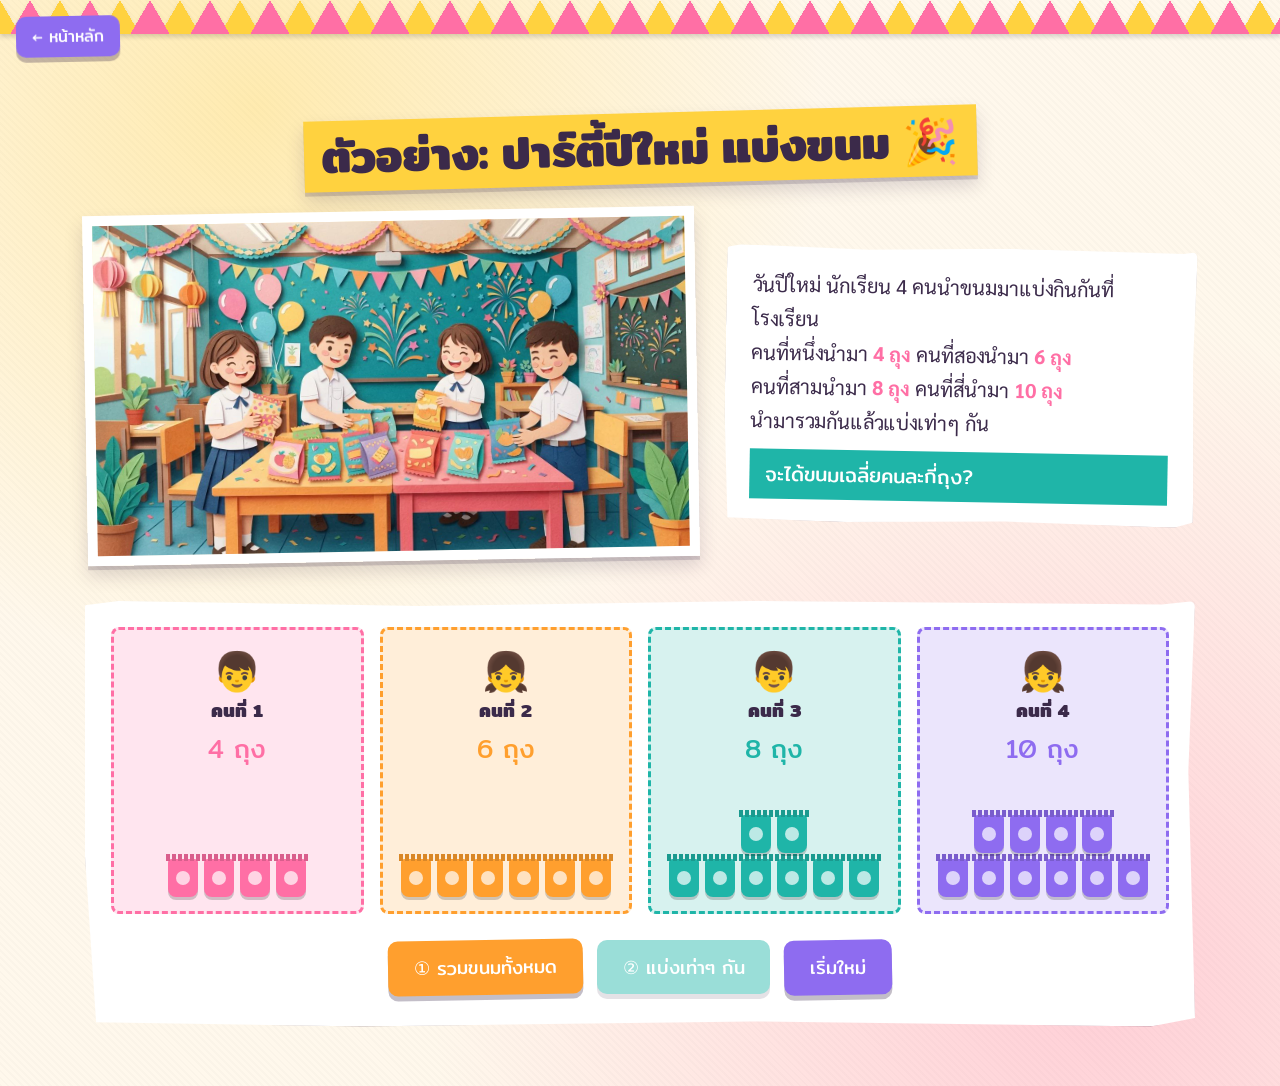
==== example1.html @ 3f018a19 "Add mean lesson site: home page and snack-sharing example Co-Authored-By: Claude Opus 5.5 <noreply@a" ====
<!DOCTYPE html>
<html lang="th">
<head>
<meta charset="UTF-8">
<meta name="viewport" content="width=device-width, initial-scale=1">
<title>ตัวอย่าง: ปาร์ตี้ปีใหม่แบ่งขนม | ค่าเฉลี่ย ม.2</title>
<link rel="stylesheet" href="style.css">
<style>
  .wrap { max-width: 1150px; margin: 0 auto; padding: 70px 20px 60px; }
  h1 { text-align: center; font-size: clamp(1.8rem, 4vw, 2.8rem); margin: .2em 0 .6em; }
  h1 span { background: var(--yellow); padding: 0 .4em; display: inline-block; transform: rotate(-1.5deg); box-shadow: var(--shadow); }

  .story { display: grid; grid-template-columns: 1.3fr 1fr; gap: 28px; align-items: center; }
  .story img { width: 100%; display: block; border: 10px solid #fff; box-shadow: var(--shadow); transform: rotate(-1deg); }
  .story .paper { padding: 22px 26px; font-size: 1.25rem; line-height: 1.7; transform: rotate(1deg); }
  .story b { color: var(--pink); }
  .q { margin-top: .6em; background: var(--teal); color: #fff; padding: .4em .8em; font-family: 'Mitr'; }

  .board { margin-top: 40px; padding: 26px; background: #fff; }
  .kids { display: grid; grid-template-columns: repeat(4, 1fr); gap: 16px; }
  .kid { text-align: center; padding: 14px 10px; border-radius: 8px; background: color-mix(in srgb, var(--c) 18%, #fff); border: 3px dashed var(--c); }
  .kid h3 { margin: 0 0 .2em; }
  .face { font-size: 2.4rem; }
  .count { font-family: 'Mitr'; font-size: 1.6rem; color: var(--c); }
  .bags { min-height: 120px; display: flex; flex-wrap: wrap-reverse; justify-content: center; align-content: flex-start; gap: 6px; margin-top: 8px; }

  /* paper snack bag: body + crimped top */
  .bag {
    width: 30px; height: 38px; position: relative; background: var(--bc);
    border-radius: 4px 4px 8px 8px; box-shadow: 0 3px 0 rgba(0,0,0,.18);
    animation: pop .35s ease both;
  }
  .bag::before { content: ''; position: absolute; left: -2px; right: -2px; top: -5px; height: 7px;
    background: repeating-linear-gradient(90deg, var(--bc) 0 4px, transparent 4px 6px); filter: brightness(.85); }
  .bag::after { content: ''; position: absolute; left: 8px; top: 12px; width: 14px; height: 14px; border-radius: 50%; background: rgba(255,255,255,.7); }
  @keyframes pop { from { transform: scale(0) rotate(-20deg); } to { transform: scale(1); } }

  .pile { display: none; margin: 22px auto 0; padding: 18px; max-width: 640px; text-align: center; border-radius: 10px; background: color-mix(in srgb, var(--yellow) 30%, #fff); border: 3px dashed var(--orange); }
  .pile .bags { min-height: 0; }

  .controls { display: flex; flex-wrap: wrap; gap: 14px; justify-content: center; margin: 26px 0 6px; }

  .math { margin: 24px auto 0; max-width: 760px; padding: 20px 26px; font-size: 1.5rem; text-align: center; font-family: 'Mitr'; display: none; }
  .math .line { margin: .3em 0; animation: pop .4s ease both; }
  .frac { display: inline-flex; flex-direction: column; vertical-align: middle; text-align: center; margin: 0 .2em; }
  .frac span:first-child { border-bottom: 3px solid var(--ink); padding: 0 .3em; }
  .ans { display: inline-block; background: var(--pink); color: #fff; padding: .1em .6em; transform: rotate(-2deg); }
  .rule { margin-top: .8em; font-size: 1.15rem; background: color-mix(in srgb, var(--teal) 15%, #fff); padding: .7em; border-radius: 8px; }

  @media (max-width: 800px) {
    .story { grid-template-columns: 1fr; }
    .kids { grid-template-columns: repeat(2, 1fr); }
  }
</style>
</head>
<body>
<a class="btn back" href="index.html">← หน้าหลัก</a>
<div class="bunting"></div>

<div class="wrap">
  <h1><span>ตัวอย่าง: ปาร์ตี้ปีใหม่ แบ่งขนม 🎉</span></h1>

  <section class="story">
    <img src="img/party.jpg" alt="ภาพกระดาษตัดสีสดใส นักเรียนสี่คนนำถุงขนมมาวางรวมกันบนโต๊ะในงานปีใหม่ที่โรงเรียน">
    <div class="paper">
      วันปีใหม่ นักเรียน 4 คนนำขนมมาแบ่งกินกันที่โรงเรียน<br>
      คนที่หนึ่งนำมา <b>4 ถุง</b> คนที่สองนำมา <b>6 ถุง</b><br>
      คนที่สามนำมา <b>8 ถุง</b> คนที่สี่นำมา <b>10 ถุง</b><br>
      นำมารวมกันแล้วแบ่งเท่าๆ กัน
      <div class="q">จะได้ขนมเฉลี่ยคนละกี่ถุง?</div>
    </div>
  </section>

  <section class="board paper">
    <div class="kids" id="kids"></div>
    <div class="pile" id="pile"><h3>กองขนมรวม: <span id="pileCount">0</span> ถุง</h3><div class="bags" id="pileBags"></div></div>

    <div class="controls">
      <button class="btn orange" id="btnSum">① รวมขนมทั้งหมด</button>
      <button class="btn teal" id="btnShare" disabled>② แบ่งเท่าๆ กัน</button>
      <button class="btn purple" id="btnReset">เริ่มใหม่</button>
    </div>

    <div class="math paper" id="math"></div>
  </section>
</div>

<script>
const KIDS = [
  { name: 'คนที่ 1', face: '👦', n: 4,  c: 'var(--pink)' },
  { name: 'คนที่ 2', face: '👧', n: 6,  c: 'var(--orange)' },
  { name: 'คนที่ 3', face: '👦', n: 8,  c: 'var(--teal)' },
  { name: 'คนที่ 4', face: '👧', n: 10, c: 'var(--purple)' },
];
const total = KIDS.reduce((s, k) => s + k.n, 0);
const mean = total / KIDS.length;
console.assert(total === 28 && mean === 7, 'snack data changed: check story text');

const $ = id => document.getElementById(id);
const bagHTML = (color, i) => `<span class="bag" style="--bc:${color};animation-delay:${i * 40}ms"></span>`;

// bags[k] = list of bag colours kid k holds (colour = who brought it)
function drawKids(bags) {
  $('kids').innerHTML = KIDS.map((k, i) => `
    <div class="kid" style="--c:${k.c}">
      <div class="face">${k.face}</div><h3>${k.name}</h3>
      <div class="count">${bags[i].length} ถุง</div>
      <div class="bags">${bags[i].map(bagHTML).join('')}</div>
    </div>`).join('');
}

function reset() {
  drawKids(KIDS.map(k => Array(k.n).fill(k.c)));
  $('pile').style.display = 'none';
  $('math').style.display = 'none';
  $('btnSum').disabled = false;
  $('btnShare').disabled = true;
}

function sum() {
  drawKids(KIDS.map(() => []));
  const all = KIDS.flatMap(k => Array(k.n).fill(k.c));
  $('pile').style.display = 'block';
  $('pileCount').textContent = total;
  $('pileBags').innerHTML = all.map(bagHTML).join('');
  $('math').style.display = 'block';
  $('math').innerHTML = `<div class="line">ผลรวม = ${KIDS.map(k => k.n).join(' + ')} = <b>${total}</b> ถุง</div>`;
  $('btnSum').disabled = true;
  $('btnShare').disabled = false;
}

function share() {
  // each kid keeps own bags up to the mean; extras go to kids who are short
  const keep = KIDS.map(k => Array(Math.min(k.n, mean)).fill(k.c));
  const extra = KIDS.flatMap(k => Array(Math.max(k.n - mean, 0)).fill(k.c));
  keep.forEach(b => { while (b.length < mean) b.push(extra.shift()); });
  drawKids(keep);
  $('pile').style.display = 'none';
  $('math').innerHTML += `
    <div class="line">แบ่งให้ ${KIDS.length} คนเท่าๆ กัน</div>
    <div class="line">ค่าเฉลี่ย =
      <span class="frac"><span>${KIDS.map(k => k.n).join(' + ')}</span><span>${KIDS.length}</span></span>
      = <span class="frac"><span>${total}</span><span>${KIDS.length}</span></span>
      = <span class="ans">${mean} ถุง</span></div>
    <div class="line">ตอบ ได้ขนมเฉลี่ยคนละ <span class="ans">${mean} ถุง</span></div>
    <div class="rule line">ค่าเฉลี่ยเลขคณิต =
      <span class="frac"><span>ผลรวมของข้อมูลทั้งหมด</span><span>จำนวนข้อมูล</span></span></div>`;
  $('btnShare').disabled = true;
}

$('btnSum').onclick = sum;
$('btnShare').onclick = share;
$('btnReset').onclick = reset;
reset();
</script>
</body>
</html>
---- style.css ----
/* Paper cutout theme shared by every page */
@import url('https://fonts.googleapis.com/css2?family=Mitr:wght@400;600&family=Sarabun:wght@400;600&display=swap');

:root {
  --pink: #ff6fa5;
  --orange: #ff9f2e;
  --yellow: #ffd23f;
  --teal: #1fb5a8;
  --purple: #8e6cf0;
  --blue: #3fa7f5;
  --ink: #3b2a4a;
  --paper: #fff8ec;
  --shadow: 0 4px 0 rgba(59, 42, 74, .18), 0 10px 18px rgba(59, 42, 74, .18);
}

* { box-sizing: border-box; }

body {
  margin: 0;
  font-family: 'Sarabun', sans-serif;
  color: var(--ink);
  min-height: 100vh;
  /* paper grain: two soft noise-like gradients over a warm base */
  background:
    radial-gradient(circle at 20% 10%, rgba(255, 210, 63, .35), transparent 40%),
    radial-gradient(circle at 85% 90%, rgba(255, 111, 165, .3), transparent 45%),
    repeating-linear-gradient(45deg, rgba(0,0,0,.015) 0 2px, transparent 2px 5px),
    var(--paper);
}

h1, h2, h3, .btn, .badge { font-family: 'Mitr', sans-serif; }

/* A sheet of cut paper: slightly uneven edges + stacked shadow */
.paper {
  background: #fff;
  border-radius: 6px;
  box-shadow: var(--shadow);
  clip-path: polygon(0 1%, 3% 0, 30% 1.2%, 60% 0, 97% .8%, 100% 0, 99.4% 40%, 100% 98%, 96% 100%, 60% 98.8%, 25% 100%, 1% 99%, 0 60%);
}

.btn {
  display: inline-block;
  border: 0;
  cursor: pointer;
  font-size: 1.15rem;
  padding: .7em 1.4em;
  color: #fff;
  background: var(--pink);
  border-radius: 10px;
  box-shadow: 0 5px 0 rgba(59, 42, 74, .3);
  text-decoration: none;
  transform: rotate(-1deg);
  transition: transform .15s, box-shadow .15s;
}
.btn:hover { transform: rotate(0) translateY(-2px); }
.btn:active { transform: translateY(3px); box-shadow: 0 2px 0 rgba(59, 42, 74, .3); }
.btn:disabled { opacity: .45; cursor: default; transform: none; }
.btn.teal { background: var(--teal); }
.btn.purple { background: var(--purple); }
.btn.orange { background: var(--orange); }

.back {
  position: fixed; top: 16px; left: 16px; z-index: 10;
  font-size: 1rem; padding: .5em 1em; background: var(--purple);
}

/* Paper confetti strip used as a decorative top border */
.bunting {
  height: 34px;
  background:
    conic-gradient(from 150deg at 50% 0, var(--pink) 0 60deg, transparent 0) 0 0 / 60px 34px,
    conic-gradient(from 150deg at 50% 0, var(--yellow) 0 60deg, transparent 0) 30px 0 / 60px 34px;
  filter: drop-shadow(0 3px 2px rgba(0,0,0,.15));
}
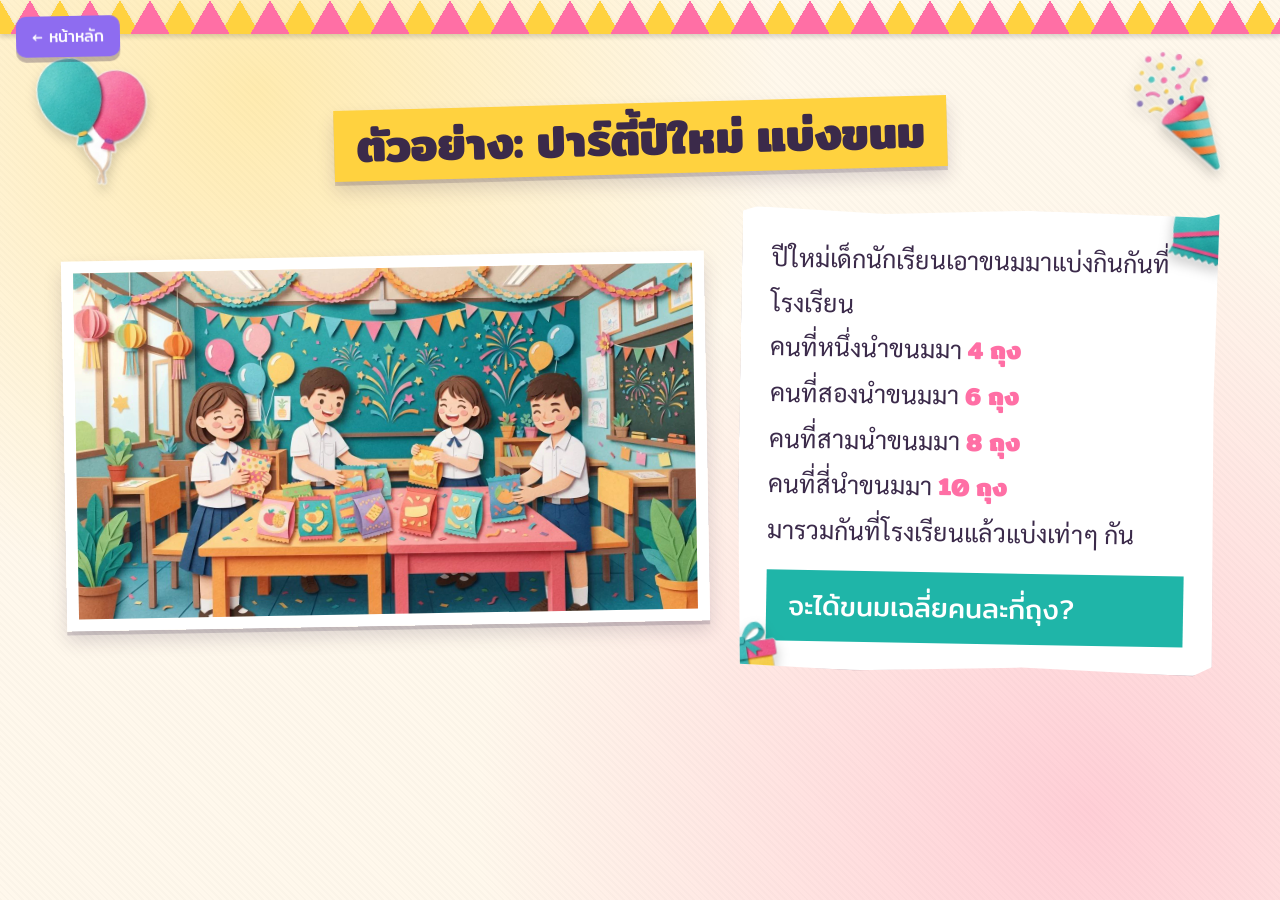
==== commit fa195aeb: "Replace emojis with paper icons; example page shows question only Co-Authored-By: Claude Opus 5.5 <n" ====
--- a/example1.html
+++ b/example1.html
@@ -6,50 +6,21 @@
 <title>ตัวอย่าง: ปาร์ตี้ปีใหม่แบ่งขนม | ค่าเฉลี่ย ม.2</title>
 <link rel="stylesheet" href="style.css">
 <style>
-  .wrap { max-width: 1150px; margin: 0 auto; padding: 70px 20px 60px; }
-  h1 { text-align: center; font-size: clamp(1.8rem, 4vw, 2.8rem); margin: .2em 0 .6em; }
-  h1 span { background: var(--yellow); padding: 0 .4em; display: inline-block; transform: rotate(-1.5deg); box-shadow: var(--shadow); }
+  .wrap { position: relative; max-width: 1200px; margin: 0 auto; padding: 60px 24px 50px; }
+  h1 { text-align: center; font-size: clamp(1.8rem, 4vw, 2.8rem); margin: .2em 0 .8em; }
+  h1 span { background: var(--yellow); padding: 0 .5em; display: inline-block; transform: rotate(-1.5deg); box-shadow: var(--shadow); }
 
-  .story { display: grid; grid-template-columns: 1.3fr 1fr; gap: 28px; align-items: center; }
-  .story img { width: 100%; display: block; border: 10px solid #fff; box-shadow: var(--shadow); transform: rotate(-1deg); }
-  .story .paper { padding: 22px 26px; font-size: 1.25rem; line-height: 1.7; transform: rotate(1deg); }
-  .story b { color: var(--pink); }
-  .q { margin-top: .6em; background: var(--teal); color: #fff; padding: .4em .8em; font-family: 'Mitr'; }
+  .story { display: grid; grid-template-columns: 1.35fr 1fr; gap: 32px; align-items: center; }
+  .story img.scene { width: 100%; display: block; border: 12px solid #fff; box-shadow: var(--shadow); transform: rotate(-1deg); }
+  .story .paper { position: relative; padding: 28px 30px; font-size: clamp(1.2rem, 2vw, 1.55rem); line-height: 1.8; transform: rotate(1deg); }
+  .story b { color: var(--pink); font-family: 'Mitr'; }
+  .q { margin-top: .7em; background: var(--teal); color: #fff; padding: .4em .8em; font-family: 'Mitr'; font-size: 1.1em; }
 
-  .board { margin-top: 40px; padding: 26px; background: #fff; }
-  .kids { display: grid; grid-template-columns: repeat(4, 1fr); gap: 16px; }
-  .kid { text-align: center; padding: 14px 10px; border-radius: 8px; background: color-mix(in srgb, var(--c) 18%, #fff); border: 3px dashed var(--c); }
-  .kid h3 { margin: 0 0 .2em; }
-  .face { font-size: 2.4rem; }
-  .count { font-family: 'Mitr'; font-size: 1.6rem; color: var(--c); }
-  .bags { min-height: 120px; display: flex; flex-wrap: wrap-reverse; justify-content: center; align-content: flex-start; gap: 6px; margin-top: 8px; }
-
-  /* paper snack bag: body + crimped top */
-  .bag {
-    width: 30px; height: 38px; position: relative; background: var(--bc);
-    border-radius: 4px 4px 8px 8px; box-shadow: 0 3px 0 rgba(0,0,0,.18);
-    animation: pop .35s ease both;
-  }
-  .bag::before { content: ''; position: absolute; left: -2px; right: -2px; top: -5px; height: 7px;
-    background: repeating-linear-gradient(90deg, var(--bc) 0 4px, transparent 4px 6px); filter: brightness(.85); }
-  .bag::after { content: ''; position: absolute; left: 8px; top: 12px; width: 14px; height: 14px; border-radius: 50%; background: rgba(255,255,255,.7); }
-  @keyframes pop { from { transform: scale(0) rotate(-20deg); } to { transform: scale(1); } }
-
-  .pile { display: none; margin: 22px auto 0; padding: 18px; max-width: 640px; text-align: center; border-radius: 10px; background: color-mix(in srgb, var(--yellow) 30%, #fff); border: 3px dashed var(--orange); }
-  .pile .bags { min-height: 0; }
-
-  .controls { display: flex; flex-wrap: wrap; gap: 14px; justify-content: center; margin: 26px 0 6px; }
-
-  .math { margin: 24px auto 0; max-width: 760px; padding: 20px 26px; font-size: 1.5rem; text-align: center; font-family: 'Mitr'; display: none; }
-  .math .line { margin: .3em 0; animation: pop .4s ease both; }
-  .frac { display: inline-flex; flex-direction: column; vertical-align: middle; text-align: center; margin: 0 .2em; }
-  .frac span:first-child { border-bottom: 3px solid var(--ink); padding: 0 .3em; }
-  .ans { display: inline-block; background: var(--pink); color: #fff; padding: .1em .6em; transform: rotate(-2deg); }
-  .rule { margin-top: .8em; font-size: 1.15rem; background: color-mix(in srgb, var(--teal) 15%, #fff); padding: .7em; border-radius: 8px; }
+  .deco { position: absolute; pointer-events: none; filter: drop-shadow(0 6px 6px rgba(0,0,0,.18)); }
 
   @media (max-width: 800px) {
     .story { grid-template-columns: 1fr; }
-    .kids { grid-template-columns: repeat(2, 1fr); }
+    .deco.hide-sm { display: none; }
   }
 </style>
 </head>
@@ -58,100 +29,25 @@
 <div class="bunting"></div>
 
 <div class="wrap">
-  <h1><span>ตัวอย่าง: ปาร์ตี้ปีใหม่ แบ่งขนม 🎉</span></h1>
+  <img class="deco hide-sm" src="img/icons/balloons.png" alt="" style="width:110px; left:0; top:20px; transform:rotate(-8deg)">
+  <img class="deco hide-sm" src="img/icons/popper.png" alt="" style="width:100px; right:10px; top:20px; transform:scaleX(-1) rotate(-10deg)">
+
+  <h1><span>ตัวอย่าง: ปาร์ตี้ปีใหม่ แบ่งขนม</span></h1>
 
   <section class="story">
-    <img src="img/party.jpg" alt="ภาพกระดาษตัดสีสดใส นักเรียนสี่คนนำถุงขนมมาวางรวมกันบนโต๊ะในงานปีใหม่ที่โรงเรียน">
+    <img class="scene" src="img/party.jpg" alt="ภาพกระดาษตัดสีสดใส นักเรียนสี่คนนำถุงขนมมาวางรวมกันบนโต๊ะในงานปีใหม่ที่โรงเรียน">
     <div class="paper">
-      วันปีใหม่ นักเรียน 4 คนนำขนมมาแบ่งกินกันที่โรงเรียน<br>
-      คนที่หนึ่งนำมา <b>4 ถุง</b> คนที่สองนำมา <b>6 ถุง</b><br>
-      คนที่สามนำมา <b>8 ถุง</b> คนที่สี่นำมา <b>10 ถุง</b><br>
-      นำมารวมกันแล้วแบ่งเท่าๆ กัน
+      <img class="deco" src="img/icons/snack.png" alt="" style="width:64px; right:-18px; top:-34px; transform:rotate(14deg)">
+      <img class="deco" src="img/icons/gift.png" alt="" style="width:70px; left:-26px; bottom:-30px; transform:rotate(-10deg)">
+      ปีใหม่เด็กนักเรียนเอาขนมมาแบ่งกินกันที่โรงเรียน<br>
+      คนที่หนึ่งนำขนมมา <b>4 ถุง</b><br>
+      คนที่สองนำขนมมา <b>6 ถุง</b><br>
+      คนที่สามนำขนมมา <b>8 ถุง</b><br>
+      คนที่สี่นำขนมมา <b>10 ถุง</b><br>
+      มารวมกันที่โรงเรียนแล้วแบ่งเท่าๆ กัน
       <div class="q">จะได้ขนมเฉลี่ยคนละกี่ถุง?</div>
     </div>
   </section>
-
-  <section class="board paper">
-    <div class="kids" id="kids"></div>
-    <div class="pile" id="pile"><h3>กองขนมรวม: <span id="pileCount">0</span> ถุง</h3><div class="bags" id="pileBags"></div></div>
-
-    <div class="controls">
-      <button class="btn orange" id="btnSum">① รวมขนมทั้งหมด</button>
-      <button class="btn teal" id="btnShare" disabled>② แบ่งเท่าๆ กัน</button>
-      <button class="btn purple" id="btnReset">เริ่มใหม่</button>
-    </div>
-
-    <div class="math paper" id="math"></div>
-  </section>
 </div>
-
-<script>
-const KIDS = [
-  { name: 'คนที่ 1', face: '👦', n: 4,  c: 'var(--pink)' },
-  { name: 'คนที่ 2', face: '👧', n: 6,  c: 'var(--orange)' },
-  { name: 'คนที่ 3', face: '👦', n: 8,  c: 'var(--teal)' },
-  { name: 'คนที่ 4', face: '👧', n: 10, c: 'var(--purple)' },
-];
-const total = KIDS.reduce((s, k) => s + k.n, 0);
-const mean = total / KIDS.length;
-console.assert(total === 28 && mean === 7, 'snack data changed: check story text');
-
-const $ = id => document.getElementById(id);
-const bagHTML = (color, i) => `<span class="bag" style="--bc:${color};animation-delay:${i * 40}ms"></span>`;
-
-// bags[k] = list of bag colours kid k holds (colour = who brought it)
-function drawKids(bags) {
-  $('kids').innerHTML = KIDS.map((k, i) => `
-    <div class="kid" style="--c:${k.c}">
-      <div class="face">${k.face}</div><h3>${k.name}</h3>
-      <div class="count">${bags[i].length} ถุง</div>
-      <div class="bags">${bags[i].map(bagHTML).join('')}</div>
-    </div>`).join('');
-}
-
-function reset() {
-  drawKids(KIDS.map(k => Array(k.n).fill(k.c)));
-  $('pile').style.display = 'none';
-  $('math').style.display = 'none';
-  $('btnSum').disabled = false;
-  $('btnShare').disabled = true;
-}
-
-function sum() {
-  drawKids(KIDS.map(() => []));
-  const all = KIDS.flatMap(k => Array(k.n).fill(k.c));
-  $('pile').style.display = 'block';
-  $('pileCount').textContent = total;
-  $('pileBags').innerHTML = all.map(bagHTML).join('');
-  $('math').style.display = 'block';
-  $('math').innerHTML = `<div class="line">ผลรวม = ${KIDS.map(k => k.n).join(' + ')} = <b>${total}</b> ถุง</div>`;
-  $('btnSum').disabled = true;
-  $('btnShare').disabled = false;
-}
-
-function share() {
-  // each kid keeps own bags up to the mean; extras go to kids who are short
-  const keep = KIDS.map(k => Array(Math.min(k.n, mean)).fill(k.c));
-  const extra = KIDS.flatMap(k => Array(Math.max(k.n - mean, 0)).fill(k.c));
-  keep.forEach(b => { while (b.length < mean) b.push(extra.shift()); });
-  drawKids(keep);
-  $('pile').style.display = 'none';
-  $('math').innerHTML += `
-    <div class="line">แบ่งให้ ${KIDS.length} คนเท่าๆ กัน</div>
-    <div class="line">ค่าเฉลี่ย =
-      <span class="frac"><span>${KIDS.map(k => k.n).join(' + ')}</span><span>${KIDS.length}</span></span>
-      = <span class="frac"><span>${total}</span><span>${KIDS.length}</span></span>
-      = <span class="ans">${mean} ถุง</span></div>
-    <div class="line">ตอบ ได้ขนมเฉลี่ยคนละ <span class="ans">${mean} ถุง</span></div>
-    <div class="rule line">ค่าเฉลี่ยเลขคณิต =
-      <span class="frac"><span>ผลรวมของข้อมูลทั้งหมด</span><span>จำนวนข้อมูล</span></span></div>`;
-  $('btnShare').disabled = true;
-}
-
-$('btnSum').onclick = sum;
-$('btnShare').onclick = share;
-$('btnReset').onclick = reset;
-reset();
-</script>
 </body>
 </html>
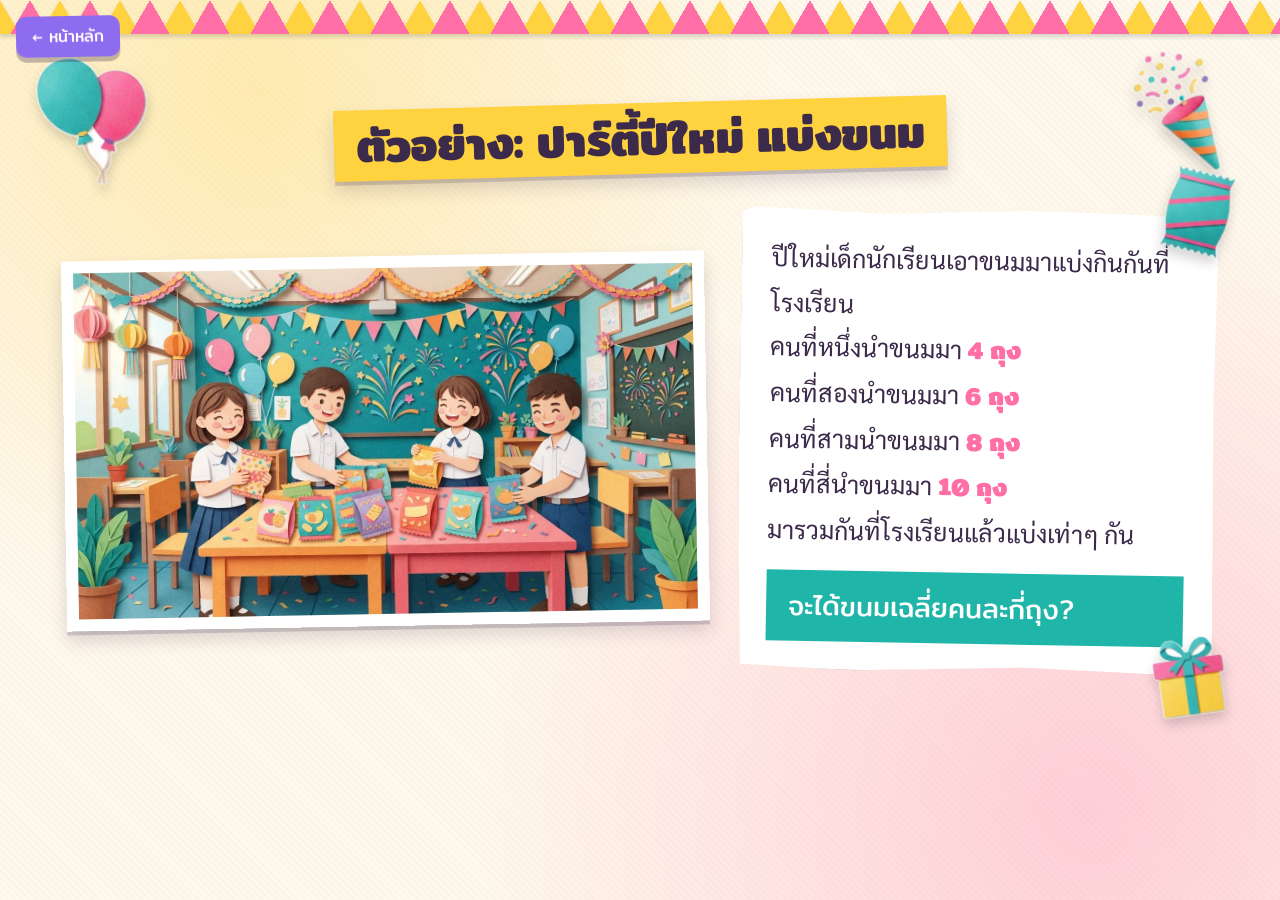
==== commit 08ac7962: "Move example decorations outside clipped paper box Co-Authored-By: Claude Opus 5.5 <noreply@anthropi" ====
--- a/example1.html
+++ b/example1.html
@@ -10,7 +10,7 @@
   h1 { text-align: center; font-size: clamp(1.8rem, 4vw, 2.8rem); margin: .2em 0 .8em; }
   h1 span { background: var(--yellow); padding: 0 .5em; display: inline-block; transform: rotate(-1.5deg); box-shadow: var(--shadow); }
 
-  .story { display: grid; grid-template-columns: 1.35fr 1fr; gap: 32px; align-items: center; }
+  .story { position: relative; display: grid; grid-template-columns: 1.35fr 1fr; gap: 32px; align-items: center; }
   .story img.scene { width: 100%; display: block; border: 12px solid #fff; box-shadow: var(--shadow); transform: rotate(-1deg); }
   .story .paper { position: relative; padding: 28px 30px; font-size: clamp(1.2rem, 2vw, 1.55rem); line-height: 1.8; transform: rotate(1deg); }
   .story b { color: var(--pink); font-family: 'Mitr'; }
@@ -35,10 +35,10 @@
   <h1><span>ตัวอย่าง: ปาร์ตี้ปีใหม่ แบ่งขนม</span></h1>
 
   <section class="story">
+    <img class="deco" src="img/icons/snack.png" alt="" style="width:64px; right:-14px; top:-40px; transform:rotate(14deg); z-index:2">
+    <img class="deco" src="img/icons/gift.png" alt="" style="width:72px; right:-10px; bottom:-44px; transform:rotate(-8deg); z-index:2">
     <img class="scene" src="img/party.jpg" alt="ภาพกระดาษตัดสีสดใส นักเรียนสี่คนนำถุงขนมมาวางรวมกันบนโต๊ะในงานปีใหม่ที่โรงเรียน">
     <div class="paper">
-      <img class="deco" src="img/icons/snack.png" alt="" style="width:64px; right:-18px; top:-34px; transform:rotate(14deg)">
-      <img class="deco" src="img/icons/gift.png" alt="" style="width:70px; left:-26px; bottom:-30px; transform:rotate(-10deg)">
       ปีใหม่เด็กนักเรียนเอาขนมมาแบ่งกินกันที่โรงเรียน<br>
       คนที่หนึ่งนำขนมมา <b>4 ถุง</b><br>
       คนที่สองนำขนมมา <b>6 ถุง</b><br>
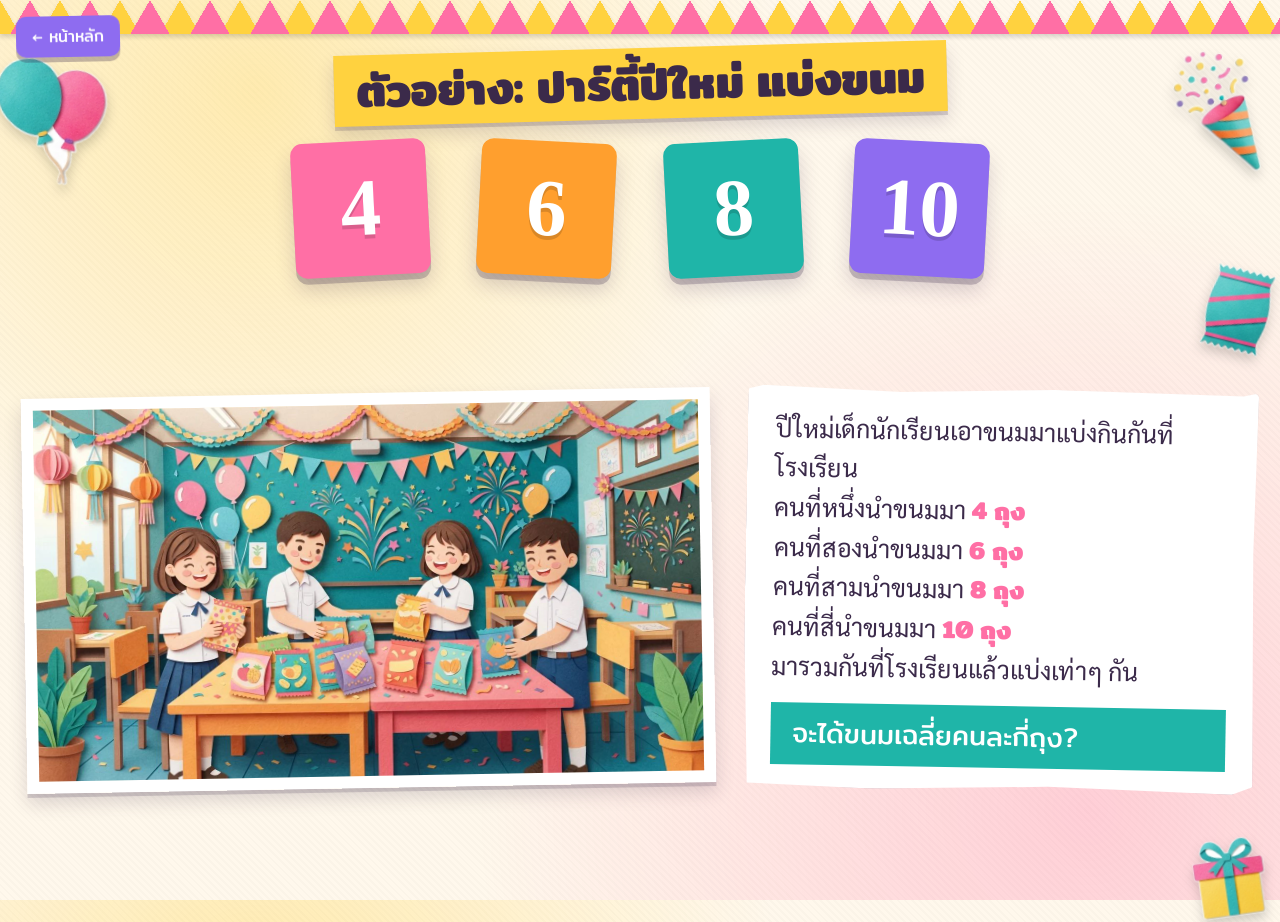
==== commit a1f84966: "Example page: big number cards, fit one screen without scrolling Co-Authored-By: Claude Opus 5.5 <no" ====
--- a/example1.html
+++ b/example1.html
@@ -6,20 +6,32 @@
 <title>ตัวอย่าง: ปาร์ตี้ปีใหม่แบ่งขนม | ค่าเฉลี่ย ม.2</title>
 <link rel="stylesheet" href="style.css">
 <style>
-  .wrap { position: relative; max-width: 1200px; margin: 0 auto; padding: 60px 24px 50px; }
-  h1 { text-align: center; font-size: clamp(1.8rem, 4vw, 2.8rem); margin: .2em 0 .8em; }
+  /* one screen, no scrolling: everything is sized from the viewport height */
+  body { height: 100vh; overflow: hidden; display: flex; flex-direction: column; }
+  .bunting { flex: none; }
+  .wrap { position: relative; flex: 1; min-height: 0; width: 100%; max-width: 1300px; margin: 0 auto;
+    padding: 1.5vh 24px 3vh; display: flex; flex-direction: column; }
+  h1 { flex: none; text-align: center; font-size: clamp(1.3rem, 5vh, 2.8rem); margin: 0 0 2.5vh; }
   h1 span { background: var(--yellow); padding: 0 .5em; display: inline-block; transform: rotate(-1.5deg); box-shadow: var(--shadow); }
 
-  .story { position: relative; display: grid; grid-template-columns: 1.35fr 1fr; gap: 32px; align-items: center; }
-  .story img.scene { width: 100%; display: block; border: 12px solid #fff; box-shadow: var(--shadow); transform: rotate(-1deg); }
-  .story .paper { position: relative; padding: 28px 30px; font-size: clamp(1.2rem, 2vw, 1.55rem); line-height: 1.8; transform: rotate(1deg); }
+  .nums { flex: none; display: flex; justify-content: center; gap: clamp(16px, 4vw, 60px); margin-bottom: 3.5vh; }
+  .num { width: 15vh; height: 15vh; display: grid; place-items: center; font-family: 'Mitr'; font-weight: 600;
+    font-size: 9vh; color: #fff; background: var(--c); border-radius: 12px;
+    box-shadow: 0 6px 0 rgba(59, 42, 74, .25), 0 12px 20px rgba(59, 42, 74, .2);
+    text-shadow: 0 4px 0 rgba(0, 0, 0, .15); }
+  .num:nth-child(odd) { transform: rotate(-3deg); }
+  .num:nth-child(even) { transform: rotate(3deg); }
+
+  .story { position: relative; flex: 1; min-height: 0; display: grid; grid-template-columns: 1.35fr 1fr;
+    grid-template-rows: minmax(0, 1fr); gap: 32px; align-items: center; }
+  .story img.scene { max-width: 100%; max-height: 100%; justify-self: center; display: block; border: 12px solid #fff; box-shadow: var(--shadow); transform: rotate(-1deg); }
+  .story .paper { position: relative; padding: 2.5vh 28px; font-size: clamp(.95rem, 2.9vh, 1.55rem); line-height: 1.6; transform: rotate(1deg); }
   .story b { color: var(--pink); font-family: 'Mitr'; }
-  .q { margin-top: .7em; background: var(--teal); color: #fff; padding: .4em .8em; font-family: 'Mitr'; font-size: 1.1em; }
+  .q { margin-top: .6em; background: var(--teal); color: #fff; padding: .35em .8em; font-family: 'Mitr'; font-size: 1.1em; }
 
   .deco { position: absolute; pointer-events: none; filter: drop-shadow(0 6px 6px rgba(0,0,0,.18)); }
 
   @media (max-width: 800px) {
-    .story { grid-template-columns: 1fr; }
     .deco.hide-sm { display: none; }
   }
 </style>
@@ -33,6 +45,13 @@
   <img class="deco hide-sm" src="img/icons/popper.png" alt="" style="width:100px; right:10px; top:20px; transform:scaleX(-1) rotate(-10deg)">
 
   <h1><span>ตัวอย่าง: ปาร์ตี้ปีใหม่ แบ่งขนม</span></h1>
+
+  <div class="nums">
+    <div class="num" style="--c: var(--pink)">4</div>
+    <div class="num" style="--c: var(--orange)">6</div>
+    <div class="num" style="--c: var(--teal)">8</div>
+    <div class="num" style="--c: var(--purple)">10</div>
+  </div>
 
   <section class="story">
     <img class="deco" src="img/icons/snack.png" alt="" style="width:64px; right:-14px; top:-40px; transform:rotate(14deg); z-index:2">
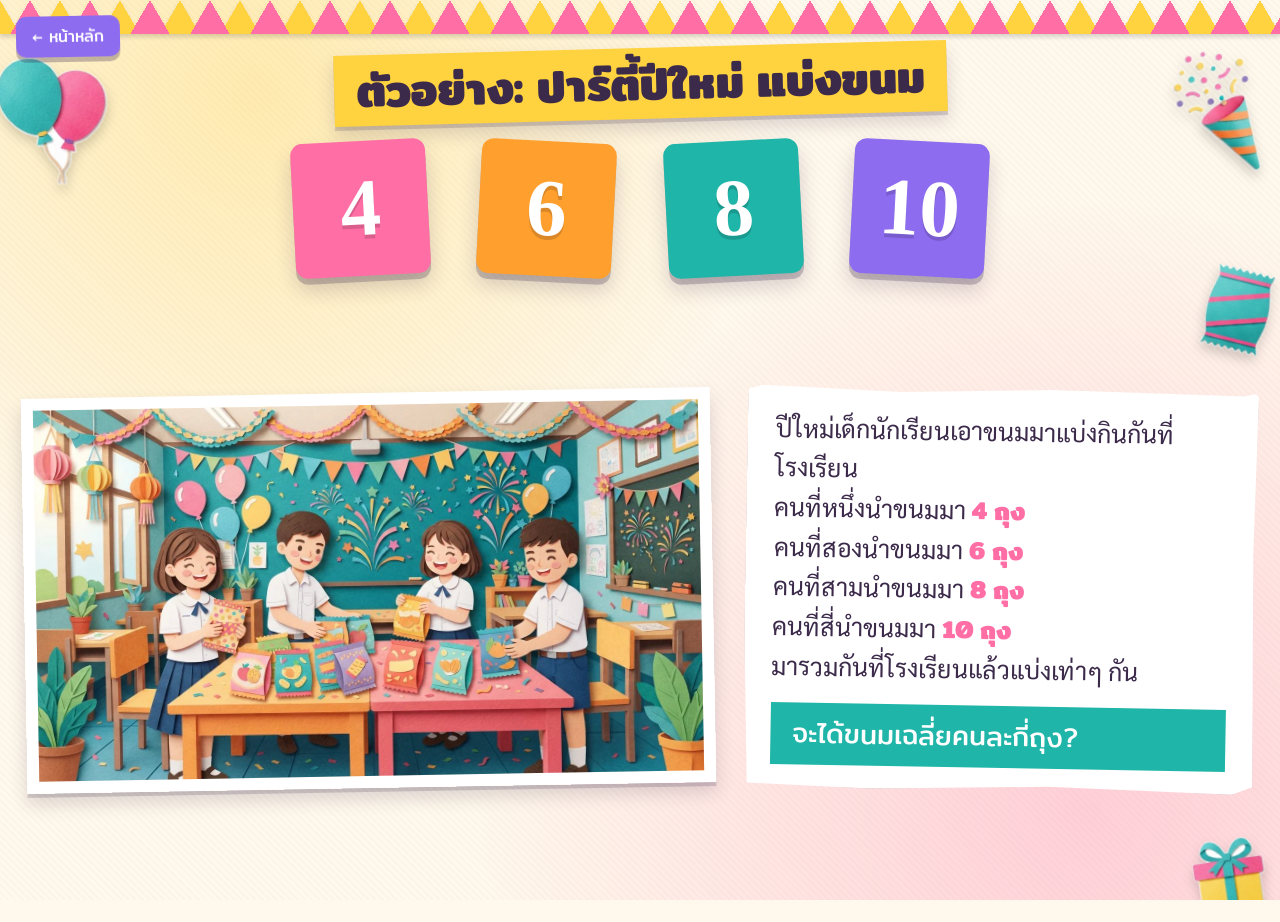
==== commit e86ef928: "Example page: also lock html scrolling Co-Authored-By: Claude Opus 5.5 <noreply@anthropic.com>" ====
--- a/example1.html
+++ b/example1.html
@@ -7,6 +7,7 @@
 <link rel="stylesheet" href="style.css">
 <style>
   /* one screen, no scrolling: everything is sized from the viewport height */
+  html { overflow: hidden; }
   body { height: 100vh; overflow: hidden; display: flex; flex-direction: column; }
   .bunting { flex: none; }
   .wrap { position: relative; flex: 1; min-height: 0; width: 100%; max-width: 1300px; margin: 0 auto;
